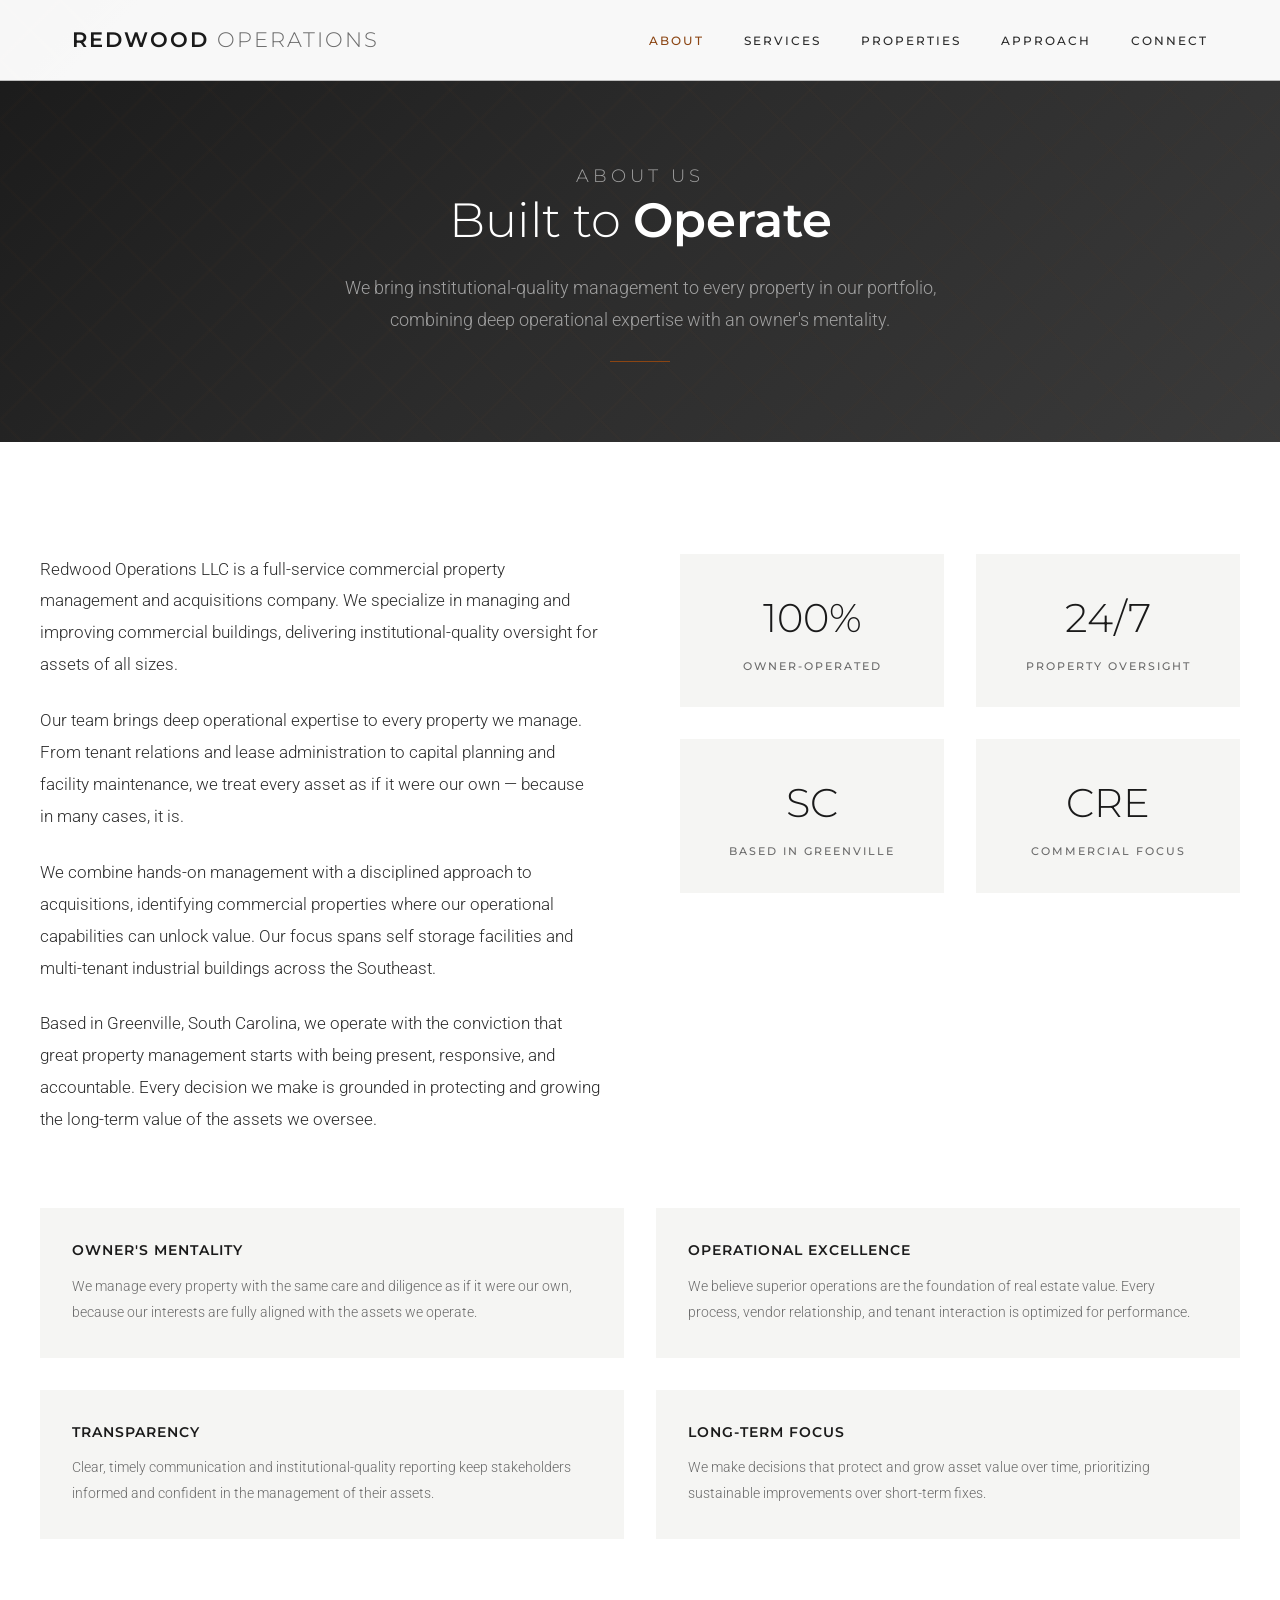
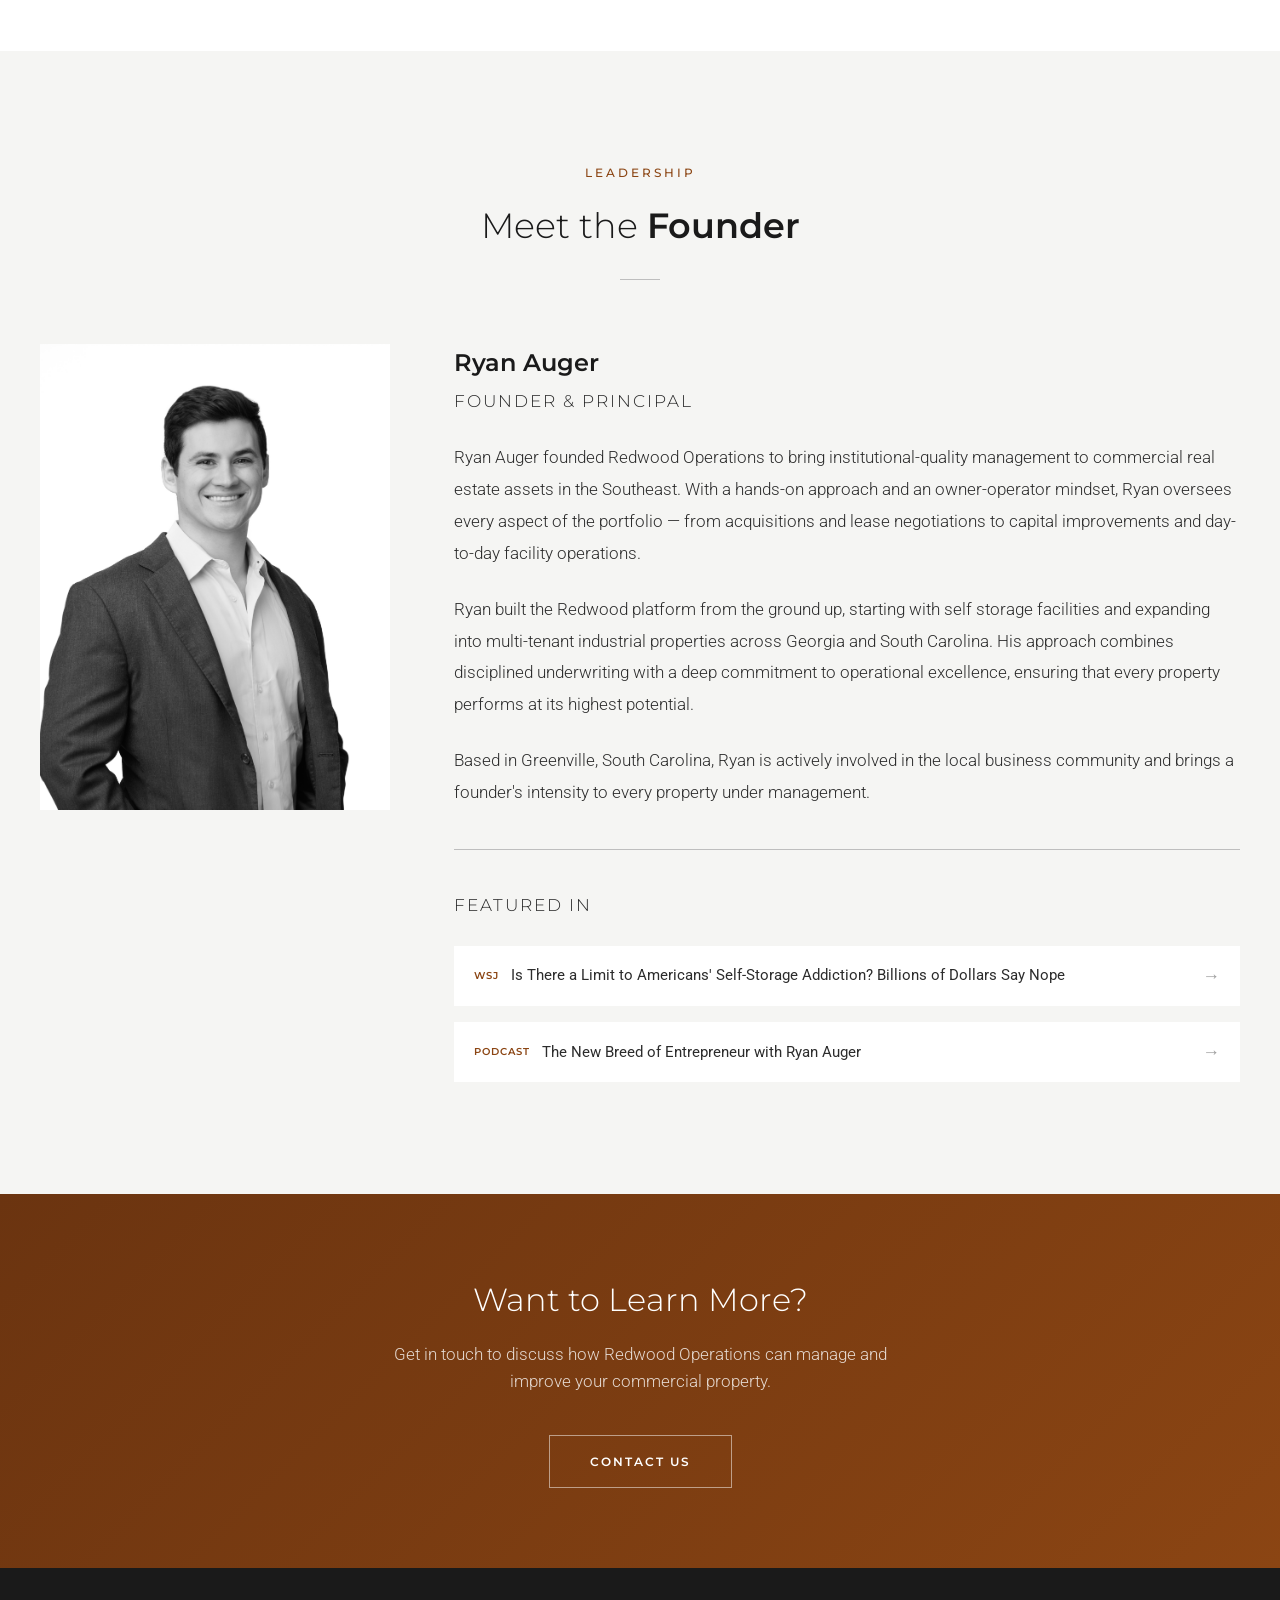
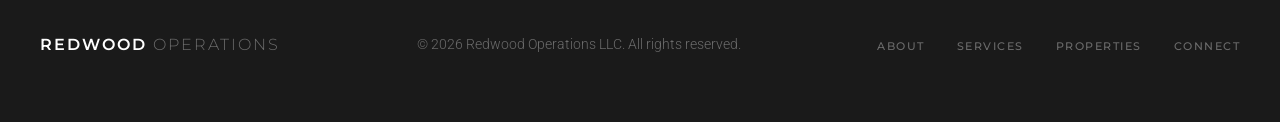
==== about.html @ e21bac78 "Initial commit: Redwood Operations website Static site for redwoodoperations.com — company pages, pr" ====
<!DOCTYPE html>
<html lang="en">
<head>
  <meta charset="UTF-8">
  <meta name="viewport" content="width=device-width, initial-scale=1.0">
  <title>About | Redwood Operations</title>
  <meta name="description" content="Learn about Redwood Operations LLC — a full-service commercial property management and acquisitions company based in Greenville, SC.">
  <link rel="shortcut icon" type="image/x-icon" href="favicon.ico">
  <link rel="apple-touch-icon" href="apple-touch-icon.png">
  <link rel="preconnect" href="https://fonts.googleapis.com">
  <link rel="preconnect" href="https://fonts.gstatic.com" crossorigin>
  <link href="https://fonts.googleapis.com/css2?family=Montserrat:wght@300;400;500;600;700&family=Roboto:wght@300;400;500;700&display=swap" rel="stylesheet">
  <link rel="stylesheet" href="styles.css">
</head>
<body>

  <!-- Navigation -->
  <nav class="nav" id="nav">
    <div class="nav-inner">
      <a href="index.html" class="logo">Redwood <span>Operations</span></a>
      <ul class="nav-links" id="navLinks">
        <li><a href="about.html" class="active">About</a></li>
        <li><a href="services.html">Services</a></li>
        <li><a href="properties.html">Properties</a></li>
        <li><a href="approach.html">Approach</a></li>
        <li><a href="connect.html">Connect</a></li>
      </ul>
      <button class="mobile-toggle" id="mobileToggle" aria-label="Toggle navigation">
        <span></span>
        <span></span>
        <span></span>
      </button>
    </div>
  </nav>

  <!-- Page Hero -->
  <section class="page-hero">
    <div class="page-hero-content">
      <p class="page-hero-label">About Us</p>
      <h1>Built to <strong>Operate</strong></h1>
      <p>We bring institutional-quality management to every property in our portfolio, combining deep operational expertise with an owner's mentality.</p>
      <div class="page-hero-divider"></div>
    </div>
  </section>

  <!-- About Detail -->
  <section class="section about">
    <div class="section-inner">
      <div class="about-detail-grid">
        <div class="about-detail-text">
          <p>Redwood Operations LLC is a full-service commercial property management and acquisitions company. We specialize in managing and improving commercial buildings, delivering institutional-quality oversight for assets of all sizes.</p>
          <p>Our team brings deep operational expertise to every property we manage. From tenant relations and lease administration to capital planning and facility maintenance, we treat every asset as if it were our own — because in many cases, it is.</p>
          <p>We combine hands-on management with a disciplined approach to acquisitions, identifying commercial properties where our operational capabilities can unlock value. Our focus spans self storage facilities and multi-tenant industrial buildings across the Southeast.</p>
          <p>Based in Greenville, South Carolina, we operate with the conviction that great property management starts with being present, responsive, and accountable. Every decision we make is grounded in protecting and growing the long-term value of the assets we oversee.</p>
        </div>
        <div class="about-stats">
          <div class="stat">
            <div class="stat-number">100%</div>
            <div class="stat-label">Owner-Operated</div>
          </div>
          <div class="stat">
            <div class="stat-number">24/7</div>
            <div class="stat-label">Property Oversight</div>
          </div>
          <div class="stat">
            <div class="stat-number">SC</div>
            <div class="stat-label">Based in Greenville</div>
          </div>
          <div class="stat">
            <div class="stat-number">CRE</div>
            <div class="stat-label">Commercial Focus</div>
          </div>
        </div>
      </div>

      <div class="about-values">
        <div class="value-card">
          <h3>Owner's Mentality</h3>
          <p>We manage every property with the same care and diligence as if it were our own, because our interests are fully aligned with the assets we operate.</p>
        </div>
        <div class="value-card">
          <h3>Operational Excellence</h3>
          <p>We believe superior operations are the foundation of real estate value. Every process, vendor relationship, and tenant interaction is optimized for performance.</p>
        </div>
        <div class="value-card">
          <h3>Transparency</h3>
          <p>Clear, timely communication and institutional-quality reporting keep stakeholders informed and confident in the management of their assets.</p>
        </div>
        <div class="value-card">
          <h3>Long-Term Focus</h3>
          <p>We make decisions that protect and grow asset value over time, prioritizing sustainable improvements over short-term fixes.</p>
        </div>
      </div>
    </div>
  </section>

  <!-- Founder -->
  <section class="section founder-section">
    <div class="section-inner">
      <div class="section-header">
        <p class="section-label">Leadership</p>
        <h2 class="section-title">Meet the <strong>Founder</strong></h2>
        <div class="section-divider"></div>
      </div>
      <div class="founder-grid">
        <img src="images/ryan-auger.jpg" alt="Ryan Auger, Founder of Redwood Operations" class="founder-photo">
        <div class="founder-text">
          <h3>Ryan Auger</h3>
          <p class="founder-role">Founder & Principal</p>
          <p>Ryan Auger founded Redwood Operations to bring institutional-quality management to commercial real estate assets in the Southeast. With a hands-on approach and an owner-operator mindset, Ryan oversees every aspect of the portfolio — from acquisitions and lease negotiations to capital improvements and day-to-day facility operations.</p>
          <p>Ryan built the Redwood platform from the ground up, starting with self storage facilities and expanding into multi-tenant industrial properties across Georgia and South Carolina. His approach combines disciplined underwriting with a deep commitment to operational excellence, ensuring that every property performs at its highest potential.</p>
          <p>Based in Greenville, South Carolina, Ryan is actively involved in the local business community and brings a founder's intensity to every property under management.</p>

          <div class="press-section">
            <p class="press-label">Featured In</p>
            <ul class="press-list">
              <li>
                <a href="https://www.wsj.com/articles/self-storage-addiction-investors-80e0a14b" target="_blank" rel="noopener" class="press-link">
                  <span class="press-link-source">WSJ</span>
                  <span class="press-link-title">Is There a Limit to Americans' Self-Storage Addiction? Billions of Dollars Say Nope</span>
                  <span class="press-link-arrow">&rarr;</span>
                </a>
              </li>
              <li>
                <a href="https://tonalaw.com/podcast/018/" target="_blank" rel="noopener" class="press-link">
                  <span class="press-link-source">Podcast</span>
                  <span class="press-link-title">The New Breed of Entrepreneur with Ryan Auger</span>
                  <span class="press-link-arrow">&rarr;</span>
                </a>
              </li>
            </ul>
          </div>
        </div>
      </div>
    </div>
  </section>

  <!-- CTA Banner -->
  <section class="cta-banner">
    <h2>Want to Learn More?</h2>
    <p>Get in touch to discuss how Redwood Operations can manage and improve your commercial property.</p>
    <a href="connect.html" class="btn btn-outline">Contact Us</a>
  </section>

  <!-- Footer -->
  <footer class="footer">
    <div class="footer-inner">
      <a href="index.html" class="footer-logo">Redwood <span>Operations</span></a>
      <p class="footer-text">&copy; 2026 Redwood Operations LLC. All rights reserved.</p>
      <ul class="footer-links">
        <li><a href="about.html">About</a></li>
        <li><a href="services.html">Services</a></li>
        <li><a href="properties.html">Properties</a></li>
        <li><a href="connect.html">Connect</a></li>
      </ul>
    </div>
  </footer>

  <script>
    const nav = document.getElementById('nav');
    window.addEventListener('scroll', () => {
      nav.classList.toggle('scrolled', window.scrollY > 50);
    });

    const mobileToggle = document.getElementById('mobileToggle');
    const navLinks = document.getElementById('navLinks');
    mobileToggle.addEventListener('click', () => {
      navLinks.classList.toggle('active');
    });

    navLinks.querySelectorAll('a').forEach(link => {
      link.addEventListener('click', () => {
        navLinks.classList.remove('active');
      });
    });
  </script>
</body>
</html>
---- styles.css ----
*, *::before, *::after {
  margin: 0;
  padding: 0;
  box-sizing: border-box;
}

:root {
  --color-dark: #1a1a1a;
  --color-body: #2c2c2c;
  --color-mid: #6b6b6b;
  --color-light: #a0a0a0;
  --color-border: #bebebe;
  --color-bg-light: #f5f5f3;
  --color-white: #ffffff;
  --color-accent: #8b4513;
  --color-accent-dark: #6b3410;
  --font-heading: 'Montserrat', sans-serif;
  --font-body: 'Roboto', sans-serif;
}

html {
  scroll-behavior: smooth;
}

body {
  font-family: var(--font-body);
  color: var(--color-body);
  line-height: 1.6;
  -webkit-font-smoothing: antialiased;
}

/* Navigation */
.nav {
  position: fixed;
  top: 0;
  left: 0;
  right: 0;
  z-index: 100;
  background: rgba(255, 255, 255, 0.97);
  border-bottom: 1px solid var(--color-border);
  transition: box-shadow 0.3s ease;
}

.nav.scrolled {
  box-shadow: 0 2px 20px rgba(0, 0, 0, 0.08);
}

.nav-inner {
  max-width: 1200px;
  margin: 0 auto;
  padding: 0 2rem;
  display: flex;
  align-items: center;
  justify-content: space-between;
  height: 80px;
}

.logo {
  font-family: var(--font-heading);
  font-size: 1.3rem;
  font-weight: 600;
  letter-spacing: 2px;
  color: var(--color-dark);
  text-decoration: none;
  text-transform: uppercase;
}

.logo span {
  font-weight: 300;
  color: var(--color-mid);
}

.nav-links {
  display: flex;
  align-items: center;
  gap: 2.5rem;
  list-style: none;
}

.nav-links a {
  font-family: var(--font-heading);
  font-size: 0.75rem;
  font-weight: 500;
  letter-spacing: 2px;
  text-transform: uppercase;
  color: var(--color-body);
  text-decoration: none;
  transition: color 0.3s ease;
}

.nav-links a:hover,
.nav-links a.active {
  color: var(--color-accent);
}

.mobile-toggle {
  display: none;
  background: none;
  border: none;
  cursor: pointer;
  padding: 0.5rem;
}

.mobile-toggle span {
  display: block;
  width: 24px;
  height: 2px;
  background: var(--color-dark);
  margin: 5px 0;
  transition: all 0.3s ease;
}

/* Hero */
.hero {
  position: relative;
  min-height: 100vh;
  display: flex;
  align-items: center;
  justify-content: center;
  background: linear-gradient(135deg, #1a1a1a 0%, #2c2c2c 50%, #3a3a3a 100%);
  overflow: hidden;
}

.hero::before {
  content: '';
  position: absolute;
  top: 0;
  left: 0;
  right: 0;
  bottom: 0;
  background:
    linear-gradient(45deg, transparent 48%, rgba(139, 69, 19, 0.03) 49%, rgba(139, 69, 19, 0.03) 51%, transparent 52%),
    linear-gradient(-45deg, transparent 48%, rgba(139, 69, 19, 0.03) 49%, rgba(139, 69, 19, 0.03) 51%, transparent 52%);
  background-size: 60px 60px;
}

.hero-content {
  position: relative;
  text-align: center;
  padding: 2rem;
  max-width: 900px;
}

.hero-tagline {
  font-family: var(--font-heading);
  font-size: 0.85rem;
  font-weight: 500;
  letter-spacing: 4px;
  text-transform: uppercase;
  color: var(--color-accent);
  margin-bottom: 2rem;
}

.hero h1 {
  font-family: var(--font-heading);
  font-size: 3.5rem;
  font-weight: 300;
  color: var(--color-white);
  line-height: 1.2;
  margin-bottom: 1.5rem;
  letter-spacing: -0.5px;
}

.hero h1 strong {
  font-weight: 600;
}

.hero-sub {
  font-family: var(--font-body);
  font-size: 1.15rem;
  font-weight: 300;
  color: var(--color-light);
  max-width: 600px;
  margin: 0 auto 3rem;
  line-height: 1.8;
}

.hero-divider {
  width: 60px;
  height: 1px;
  background: var(--color-accent);
  margin: 0 auto 3rem;
}

/* Page Hero (subpages) */
.page-hero {
  position: relative;
  padding: 10rem 2rem 5rem;
  background: linear-gradient(135deg, #1a1a1a 0%, #2c2c2c 50%, #3a3a3a 100%);
  text-align: center;
  overflow: hidden;
}

.page-hero::before {
  content: '';
  position: absolute;
  top: 0;
  left: 0;
  right: 0;
  bottom: 0;
  background:
    linear-gradient(45deg, transparent 48%, rgba(139, 69, 19, 0.03) 49%, rgba(139, 69, 19, 0.03) 51%, transparent 52%),
    linear-gradient(-45deg, transparent 48%, rgba(139, 69, 19, 0.03) 49%, rgba(139, 69, 19, 0.03) 51%, transparent 52%);
  background-size: 60px 60px;
}

.page-hero-content {
  position: relative;
  max-width: 800px;
  margin: 0 auto;
}

.page-hero-label {
  font-family: var(--font-heading);
  font-size: 0.75rem;
  font-weight: 500;
  letter-spacing: 4px;
  text-transform: uppercase;
  color: var(--color-accent);
  margin-bottom: 1.5rem;
}

.page-hero h1 {
  font-family: var(--font-heading);
  font-size: 3rem;
  font-weight: 300;
  color: var(--color-white);
  line-height: 1.2;
  margin-bottom: 1.5rem;
}

.page-hero h1 strong {
  font-weight: 600;
}

.page-hero p {
  font-size: 1.1rem;
  font-weight: 300;
  color: var(--color-light);
  line-height: 1.8;
  max-width: 600px;
  margin: 0 auto;
}

.page-hero-divider {
  width: 60px;
  height: 1px;
  background: var(--color-accent);
  margin: 1.5rem auto 0;
}

/* Buttons */
.btn-group {
  display: flex;
  gap: 1.5rem;
  justify-content: center;
  flex-wrap: wrap;
}

.btn {
  font-family: var(--font-heading);
  font-size: 0.75rem;
  font-weight: 600;
  letter-spacing: 2px;
  text-transform: uppercase;
  padding: 1rem 2.5rem;
  text-decoration: none;
  transition: all 0.3s ease;
  cursor: pointer;
  border: none;
  display: inline-block;
}

.btn-primary {
  background: var(--color-accent);
  color: var(--color-white);
}

.btn-primary:hover {
  background: var(--color-accent-dark);
}

.btn-outline {
  background: transparent;
  color: var(--color-white);
  border: 1px solid rgba(255, 255, 255, 0.3);
}

.btn-outline:hover {
  border-color: var(--color-white);
}

.btn-outline-dark {
  background: transparent;
  color: var(--color-body);
  border: 1px solid var(--color-border);
}

.btn-outline-dark:hover {
  border-color: var(--color-accent);
  color: var(--color-accent);
}

/* Sections */
.section {
  padding: 7rem 2rem;
}

.section-inner {
  max-width: 1200px;
  margin: 0 auto;
}

.section-header {
  text-align: center;
  margin-bottom: 4rem;
}

.section-label {
  font-family: var(--font-heading);
  font-size: 0.75rem;
  font-weight: 500;
  letter-spacing: 3px;
  text-transform: uppercase;
  color: var(--color-accent);
  margin-bottom: 1rem;
}

.section-title {
  font-family: var(--font-heading);
  font-size: 2.2rem;
  font-weight: 300;
  color: var(--color-dark);
  margin-bottom: 1rem;
}

.section-title strong {
  font-weight: 600;
}

.section-divider {
  width: 40px;
  height: 1px;
  background: var(--color-border);
  margin: 1.5rem auto 0;
}

/* About */
.about {
  background: var(--color-white);
}

.about-grid {
  display: grid;
  grid-template-columns: 1fr 1fr;
  gap: 5rem;
  align-items: center;
}

.about-text p {
  font-size: 1.05rem;
  font-weight: 300;
  color: var(--color-body);
  line-height: 1.9;
  margin-bottom: 1.5rem;
}

.about-stats {
  display: grid;
  grid-template-columns: 1fr 1fr;
  gap: 2rem;
}

.stat {
  padding: 2rem;
  background: var(--color-bg-light);
  text-align: center;
}

.stat-number {
  font-family: var(--font-heading);
  font-size: 2.5rem;
  font-weight: 300;
  color: var(--color-dark);
  margin-bottom: 0.5rem;
}

.stat-label {
  font-family: var(--font-heading);
  font-size: 0.7rem;
  font-weight: 500;
  letter-spacing: 2px;
  text-transform: uppercase;
  color: var(--color-mid);
}

/* Founder */
.founder-section {
  background: var(--color-bg-light);
}

.founder-grid {
  display: grid;
  grid-template-columns: 350px 1fr;
  gap: 4rem;
  align-items: start;
}

.founder-photo {
  width: 100%;
  aspect-ratio: 3 / 4;
  object-fit: cover;
  display: block;
}

.founder-text h3 {
  font-family: var(--font-heading);
  font-size: 1.5rem;
  font-weight: 600;
  color: var(--color-dark);
  margin-bottom: 0.25rem;
}

.founder-role {
  font-family: var(--font-heading);
  font-size: 0.75rem;
  font-weight: 500;
  letter-spacing: 2px;
  text-transform: uppercase;
  color: var(--color-accent);
  margin-bottom: 2rem;
}

.founder-text p {
  font-size: 1.05rem;
  font-weight: 300;
  color: var(--color-body);
  line-height: 1.9;
  margin-bottom: 1.5rem;
}

.press-section {
  margin-top: 2.5rem;
  padding-top: 2.5rem;
  border-top: 1px solid var(--color-border);
}

.press-label {
  font-family: var(--font-heading);
  font-size: 0.7rem;
  font-weight: 600;
  letter-spacing: 2px;
  text-transform: uppercase;
  color: var(--color-dark);
  margin-bottom: 1.25rem;
}

.press-list {
  list-style: none;
  display: flex;
  flex-direction: column;
  gap: 1rem;
}

.press-link {
  display: flex;
  align-items: center;
  gap: 0.75rem;
  text-decoration: none;
  padding: 1rem 1.25rem;
  background: var(--color-white);
  transition: transform 0.2s ease, box-shadow 0.2s ease;
}

.press-link:hover {
  transform: translateX(4px);
  box-shadow: 0 4px 20px rgba(0, 0, 0, 0.06);
}

.press-link-source {
  font-family: var(--font-heading);
  font-size: 0.65rem;
  font-weight: 600;
  letter-spacing: 1px;
  text-transform: uppercase;
  color: var(--color-accent);
  white-space: nowrap;
}

.press-link-title {
  font-size: 0.95rem;
  font-weight: 400;
  color: var(--color-body);
  line-height: 1.4;
}

.press-link-arrow {
  margin-left: auto;
  font-size: 1.1rem;
  color: var(--color-light);
  flex-shrink: 0;
}

/* Contact Simple */
.contact-simple {
  text-align: center;
  max-width: 600px;
  margin: 0 auto;
}

.contact-simple h3 {
  font-family: var(--font-heading);
  font-size: 1.2rem;
  font-weight: 600;
  color: var(--color-dark);
  margin-bottom: 1.5rem;
}

.contact-simple p {
  font-size: 1.05rem;
  font-weight: 300;
  color: var(--color-mid);
  line-height: 1.9;
  margin-bottom: 2.5rem;
}

.contact-email-link {
  display: inline-flex;
  align-items: center;
  gap: 0.75rem;
  text-decoration: none;
  font-family: var(--font-heading);
  font-size: 1.3rem;
  font-weight: 500;
  color: var(--color-accent);
  letter-spacing: 0.5px;
  transition: color 0.3s ease;
}

.contact-email-link:hover {
  color: var(--color-accent-dark);
}

.contact-email-link svg {
  width: 28px;
  height: 28px;
  stroke: currentColor;
  fill: none;
  stroke-width: 1.5;
}

.contact-location {
  margin-top: 2rem;
  font-size: 0.95rem;
  font-weight: 300;
  color: var(--color-light);
}

@media (max-width: 768px) {
  .founder-grid {
    grid-template-columns: 1fr;
    gap: 2.5rem;
  }

  .founder-photo {
    max-width: 300px;
    margin: 0 auto;
  }
}

/* Services */
.services {
  background: var(--color-bg-light);
}

.services-grid {
  display: grid;
  grid-template-columns: repeat(3, 1fr);
  gap: 2rem;
}

.service-card {
  background: var(--color-white);
  padding: 3rem 2.5rem;
  transition: transform 0.3s ease, box-shadow 0.3s ease;
}

.service-card:hover {
  transform: translateY(-4px);
  box-shadow: 0 10px 40px rgba(0, 0, 0, 0.06);
}

.service-icon {
  width: 48px;
  height: 48px;
  margin-bottom: 1.5rem;
}

.service-icon svg {
  width: 100%;
  height: 100%;
  stroke: var(--color-accent);
  fill: none;
  stroke-width: 1.5;
}

.service-card h3 {
  font-family: var(--font-heading);
  font-size: 1rem;
  font-weight: 600;
  color: var(--color-dark);
  margin-bottom: 1rem;
  letter-spacing: 0.5px;
}

.service-card p {
  font-size: 0.95rem;
  font-weight: 300;
  color: var(--color-mid);
  line-height: 1.8;
}

/* Properties */
.properties {
  background: var(--color-white);
}

.properties-grid {
  display: grid;
  grid-template-columns: repeat(3, 1fr);
  gap: 2rem;
}

.property-card {
  background: var(--color-bg-light);
  overflow: hidden;
  transition: transform 0.3s ease, box-shadow 0.3s ease;
}

.property-card:hover {
  transform: translateY(-4px);
  box-shadow: 0 10px 40px rgba(0, 0, 0, 0.08);
}

.property-card-img {
  width: 100%;
  height: 220px;
  object-fit: cover;
  display: block;
}

.property-card-body {
  padding: 2rem;
}

.property-tag {
  display: inline-block;
  font-family: var(--font-heading);
  font-size: 0.65rem;
  font-weight: 600;
  letter-spacing: 1.5px;
  text-transform: uppercase;
  color: var(--color-accent);
  background: rgba(139, 69, 19, 0.08);
  padding: 0.35rem 0.75rem;
  margin-bottom: 1rem;
}

.property-card h3 {
  font-family: var(--font-heading);
  font-size: 1.05rem;
  font-weight: 600;
  color: var(--color-dark);
  margin-bottom: 0.75rem;
  letter-spacing: 0.5px;
}

.property-meta {
  display: flex;
  flex-direction: column;
  gap: 0.5rem;
  margin-bottom: 1rem;
}

.property-meta-item {
  display: flex;
  align-items: center;
  gap: 0.5rem;
  font-size: 0.85rem;
  font-weight: 300;
  color: var(--color-mid);
}

.property-meta-item svg {
  width: 16px;
  height: 16px;
  stroke: var(--color-accent);
  fill: none;
  stroke-width: 1.5;
  flex-shrink: 0;
}

.property-card p {
  font-size: 0.9rem;
  font-weight: 300;
  color: var(--color-mid);
  line-height: 1.8;
}

/* Approach */
.approach {
  background: var(--color-dark);
  color: var(--color-white);
}

.approach .section-title {
  color: var(--color-white);
}

.approach-grid {
  display: grid;
  grid-template-columns: repeat(4, 1fr);
  gap: 2rem;
}

.approach-step {
  text-align: center;
  padding: 2rem 1.5rem;
  position: relative;
}

.step-number {
  font-family: var(--font-heading);
  font-size: 3rem;
  font-weight: 200;
  color: rgba(139, 69, 19, 0.5);
  margin-bottom: 1rem;
}

.approach-step h3 {
  font-family: var(--font-heading);
  font-size: 0.85rem;
  font-weight: 600;
  letter-spacing: 1.5px;
  text-transform: uppercase;
  margin-bottom: 1rem;
}

.approach-step p {
  font-size: 0.9rem;
  font-weight: 300;
  color: var(--color-light);
  line-height: 1.8;
}

/* CTA Banner */
.cta-banner {
  background: linear-gradient(135deg, var(--color-accent-dark) 0%, var(--color-accent) 100%);
  padding: 5rem 2rem;
  text-align: center;
}

.cta-banner h2 {
  font-family: var(--font-heading);
  font-size: 2rem;
  font-weight: 300;
  color: var(--color-white);
  margin-bottom: 1rem;
}

.cta-banner p {
  font-size: 1.05rem;
  font-weight: 300;
  color: rgba(255, 255, 255, 0.8);
  margin-bottom: 2.5rem;
  max-width: 500px;
  margin-left: auto;
  margin-right: auto;
}

.cta-banner .btn-outline {
  border-color: rgba(255, 255, 255, 0.5);
}

.cta-banner .btn-outline:hover {
  border-color: var(--color-white);
  background: rgba(255, 255, 255, 0.1);
}

/* Contact */
.contact {
  background: var(--color-white);
}

.contact-grid {
  display: grid;
  grid-template-columns: 1fr 1fr;
  gap: 5rem;
}

.contact-info h3 {
  font-family: var(--font-heading);
  font-size: 1.2rem;
  font-weight: 600;
  color: var(--color-dark);
  margin-bottom: 1.5rem;
}

.contact-info p {
  font-size: 1rem;
  font-weight: 300;
  color: var(--color-mid);
  line-height: 1.9;
  margin-bottom: 2rem;
}

.contact-detail {
  display: flex;
  align-items: flex-start;
  gap: 1rem;
  margin-bottom: 1.5rem;
}

.contact-detail svg {
  width: 20px;
  height: 20px;
  stroke: var(--color-accent);
  fill: none;
  stroke-width: 1.5;
  flex-shrink: 0;
  margin-top: 2px;
}

.contact-detail-text {
  font-size: 0.95rem;
  color: var(--color-body);
  font-weight: 300;
}

.contact-detail-text strong {
  display: block;
  font-family: var(--font-heading);
  font-size: 0.7rem;
  font-weight: 600;
  letter-spacing: 2px;
  text-transform: uppercase;
  color: var(--color-dark);
  margin-bottom: 0.25rem;
}

.contact-form {
  display: flex;
  flex-direction: column;
  gap: 1.5rem;
}

.form-row {
  display: grid;
  grid-template-columns: 1fr 1fr;
  gap: 1.5rem;
}

.form-group input,
.form-group textarea {
  width: 100%;
  padding: 1rem;
  font-family: var(--font-body);
  font-size: 0.95rem;
  font-weight: 300;
  color: var(--color-body);
  background: var(--color-bg-light);
  border: 1px solid transparent;
  transition: border-color 0.3s ease;
  outline: none;
}

.form-group input:focus,
.form-group textarea:focus {
  border-color: var(--color-accent);
}

.form-group input::placeholder,
.form-group textarea::placeholder {
  color: var(--color-light);
}

.form-group textarea {
  resize: vertical;
  min-height: 150px;
}

.btn-submit {
  align-self: flex-start;
}

/* Homepage Preview Cards */
.preview-grid {
  display: grid;
  grid-template-columns: repeat(3, 1fr);
  gap: 2rem;
}

.preview-card {
  padding: 3rem 2.5rem;
  background: var(--color-white);
  transition: transform 0.3s ease, box-shadow 0.3s ease;
  text-decoration: none;
  display: block;
}

.preview-card:hover {
  transform: translateY(-4px);
  box-shadow: 0 10px 40px rgba(0, 0, 0, 0.06);
}

.preview-card .service-icon {
  margin-bottom: 1.5rem;
}

.preview-card h3 {
  font-family: var(--font-heading);
  font-size: 1rem;
  font-weight: 600;
  color: var(--color-dark);
  margin-bottom: 1rem;
  letter-spacing: 0.5px;
}

.preview-card p {
  font-size: 0.95rem;
  font-weight: 300;
  color: var(--color-mid);
  line-height: 1.8;
  margin-bottom: 1.5rem;
}

.preview-card .card-link {
  font-family: var(--font-heading);
  font-size: 0.7rem;
  font-weight: 600;
  letter-spacing: 2px;
  text-transform: uppercase;
  color: var(--color-accent);
}

/* Homepage Properties Preview */
.property-preview-grid {
  display: grid;
  grid-template-columns: repeat(3, 1fr);
  gap: 2rem;
}

.property-preview-card {
  overflow: hidden;
  background: var(--color-white);
  transition: transform 0.3s ease, box-shadow 0.3s ease;
}

.property-preview-card:hover {
  transform: translateY(-4px);
  box-shadow: 0 10px 40px rgba(0, 0, 0, 0.08);
}

.property-preview-img {
  width: 100%;
  height: 200px;
  object-fit: cover;
  display: block;
}

.property-preview-body {
  padding: 1.5rem;
}

.property-preview-body h3 {
  font-family: var(--font-heading);
  font-size: 0.95rem;
  font-weight: 600;
  color: var(--color-dark);
  margin-bottom: 0.25rem;
}

.property-preview-body p {
  font-size: 0.85rem;
  font-weight: 300;
  color: var(--color-mid);
}

/* About Page Detail */
.about-detail-grid {
  display: grid;
  grid-template-columns: 1fr 1fr;
  gap: 5rem;
  align-items: start;
}

.about-detail-text p {
  font-size: 1.05rem;
  font-weight: 300;
  color: var(--color-body);
  line-height: 1.9;
  margin-bottom: 1.5rem;
}

.about-values {
  display: grid;
  grid-template-columns: 1fr 1fr;
  gap: 2rem;
  margin-top: 3rem;
}

.value-card {
  padding: 2rem;
  background: var(--color-bg-light);
}

.value-card h3 {
  font-family: var(--font-heading);
  font-size: 0.85rem;
  font-weight: 600;
  letter-spacing: 1px;
  text-transform: uppercase;
  color: var(--color-dark);
  margin-bottom: 0.75rem;
}

.value-card p {
  font-size: 0.9rem;
  font-weight: 300;
  color: var(--color-mid);
  line-height: 1.8;
}

/* Footer */
.footer {
  background: var(--color-dark);
  padding: 4rem 2rem;
}

.footer-inner {
  max-width: 1200px;
  margin: 0 auto;
  display: flex;
  justify-content: space-between;
  align-items: center;
}

.footer-logo {
  font-family: var(--font-heading);
  font-size: 1rem;
  font-weight: 600;
  letter-spacing: 2px;
  color: var(--color-white);
  text-transform: uppercase;
  text-decoration: none;
}

.footer-logo span {
  font-weight: 300;
  color: var(--color-mid);
}

.footer-text {
  font-size: 0.85rem;
  font-weight: 300;
  color: var(--color-mid);
}

.footer-links {
  display: flex;
  gap: 2rem;
  list-style: none;
}

.footer-links a {
  font-family: var(--font-heading);
  font-size: 0.7rem;
  font-weight: 500;
  letter-spacing: 1.5px;
  text-transform: uppercase;
  color: var(--color-mid);
  text-decoration: none;
  transition: color 0.3s ease;
}

.footer-links a:hover {
  color: var(--color-white);
}

/* Responsive */
@media (max-width: 1024px) {
  .approach-grid {
    grid-template-columns: repeat(2, 1fr);
  }
}

@media (max-width: 768px) {
  .mobile-toggle {
    display: block;
  }

  .nav-links {
    display: none;
    position: absolute;
    top: 80px;
    left: 0;
    right: 0;
    background: var(--color-white);
    flex-direction: column;
    padding: 2rem;
    border-bottom: 1px solid var(--color-border);
    gap: 1.5rem;
  }

  .nav-links.active {
    display: flex;
  }

  .hero h1 {
    font-size: 2.2rem;
  }

  .hero-sub {
    font-size: 1rem;
  }

  .page-hero h1 {
    font-size: 2rem;
  }

  .about-grid,
  .about-detail-grid,
  .contact-grid {
    grid-template-columns: 1fr;
    gap: 3rem;
  }

  .services-grid,
  .properties-grid,
  .preview-grid,
  .property-preview-grid {
    grid-template-columns: 1fr;
  }

  .approach-grid {
    grid-template-columns: 1fr;
  }

  .about-values {
    grid-template-columns: 1fr;
  }

  .form-row {
    grid-template-columns: 1fr;
  }

  .footer-inner {
    flex-direction: column;
    gap: 1.5rem;
    text-align: center;
  }

  .section {
    padding: 4rem 1.5rem;
  }
}
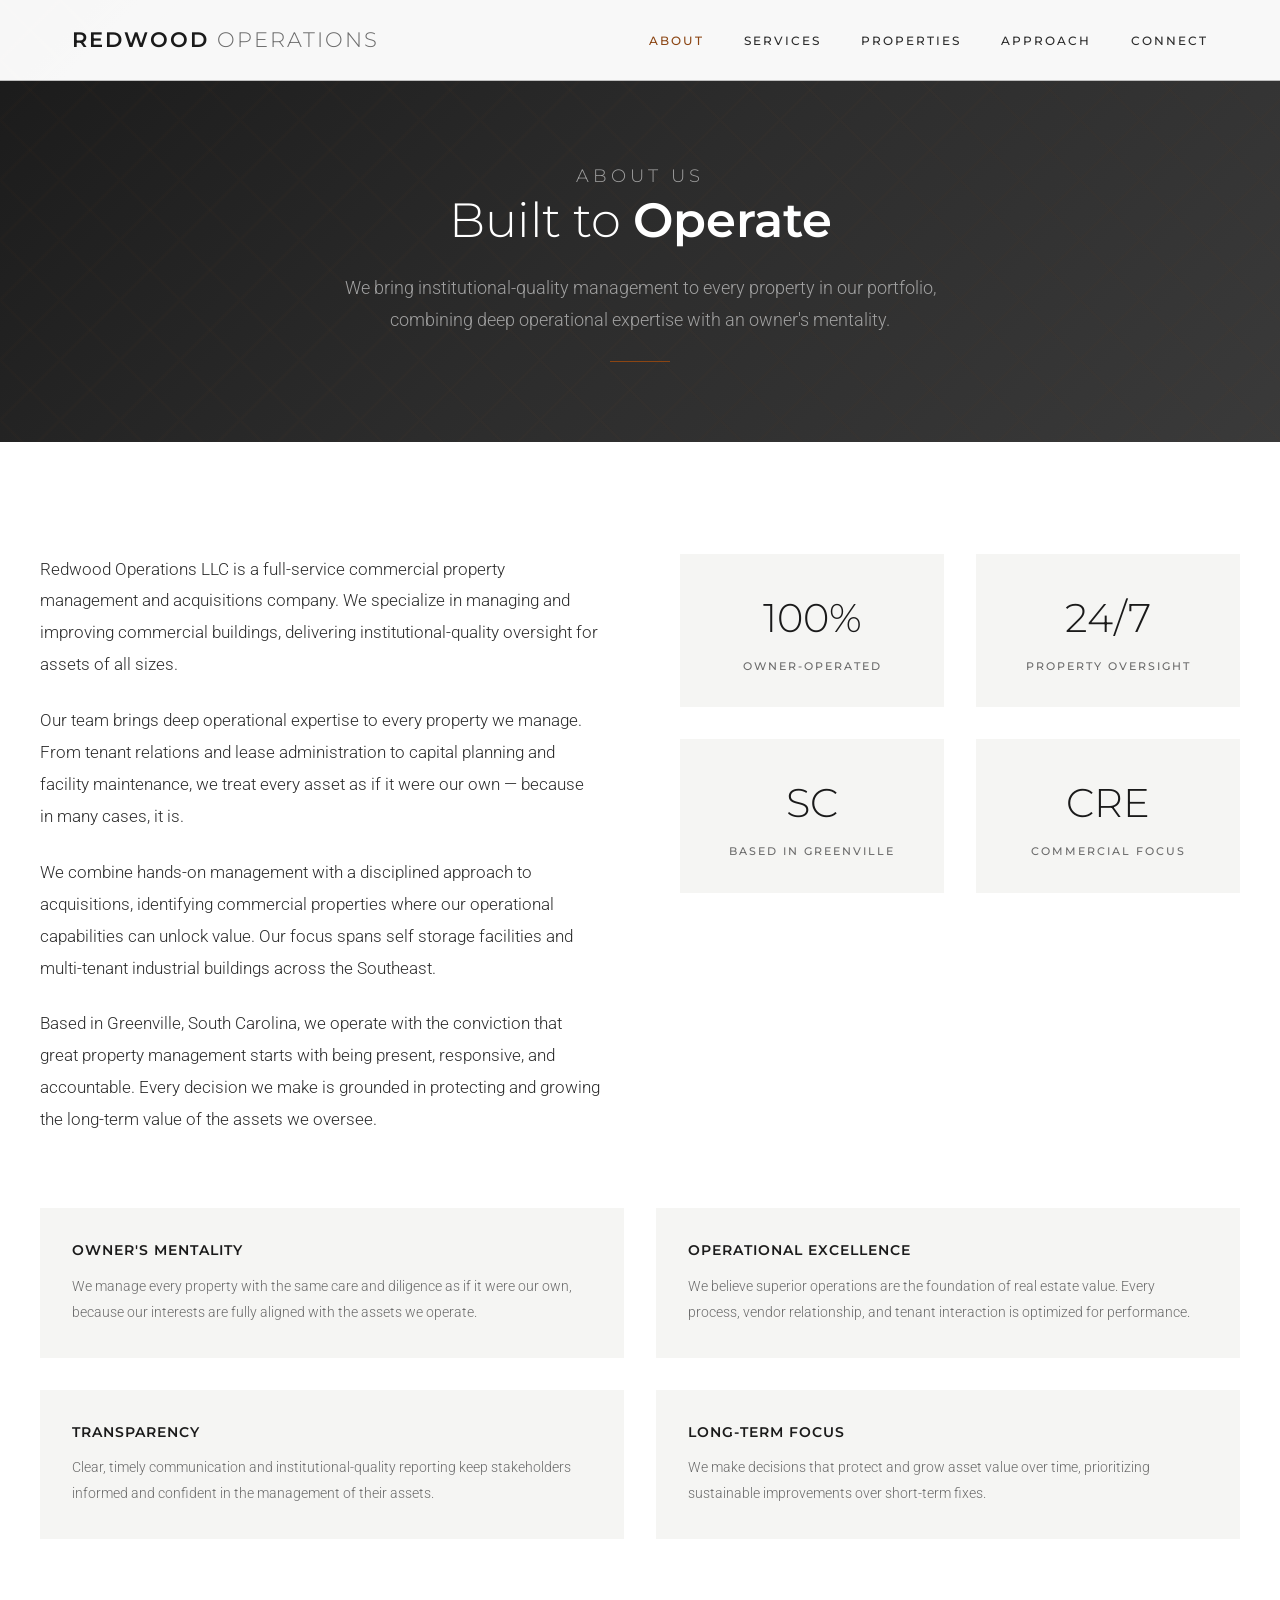
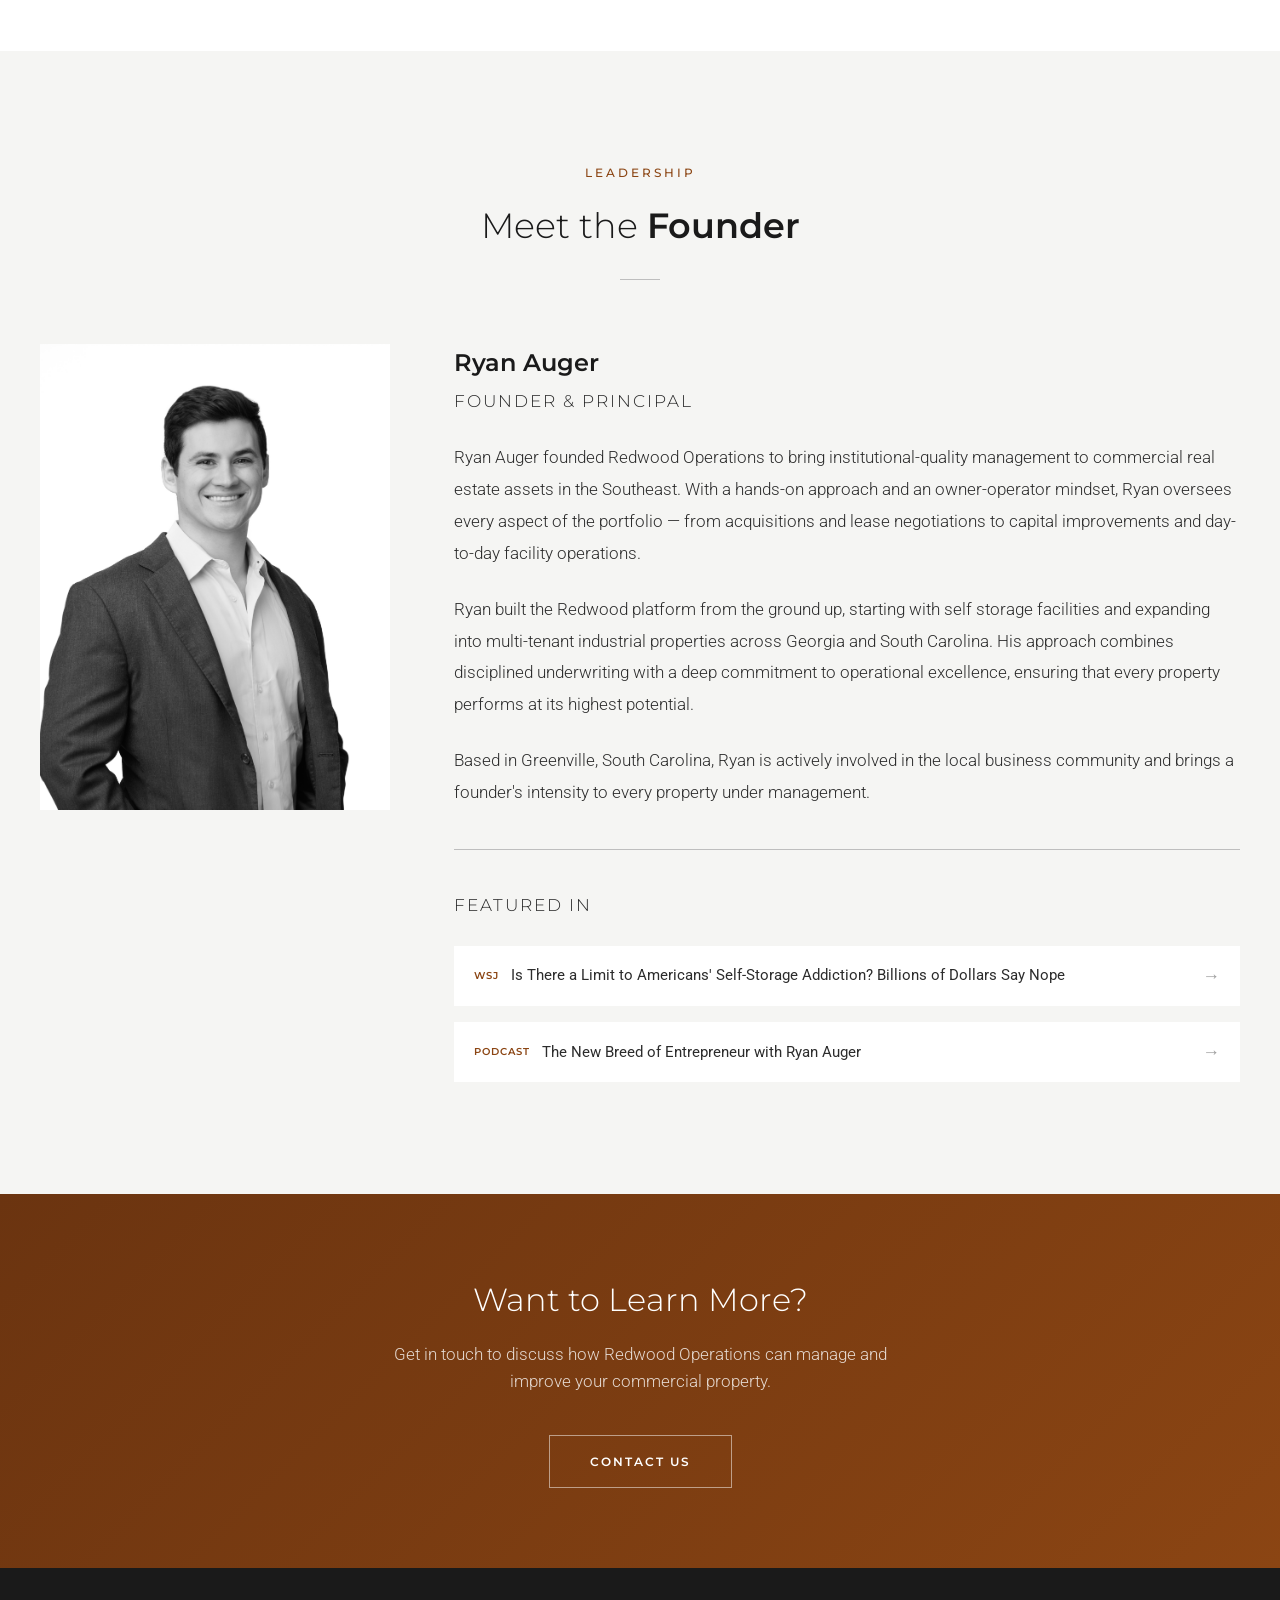
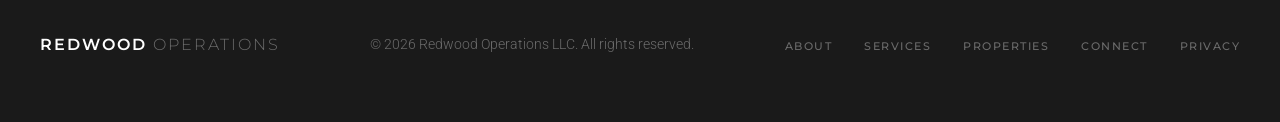
==== commit bcb31b6c: "Privacy policy page, linked from every footer privacy.html covers the website and the team apps (Red" ====
--- a/about.html
+++ b/about.html
@@ -152,6 +152,7 @@
         <li><a href="services.html">Services</a></li>
         <li><a href="properties.html">Properties</a></li>
         <li><a href="connect.html">Connect</a></li>
+        <li><a href="privacy.html">Privacy</a></li>
       </ul>
     </div>
   </footer>
--- a/styles.css
+++ b/styles.css
@@ -1160,6 +1160,12 @@
     text-align: center;
   }
 
+  .footer-links {
+    flex-wrap: wrap;
+    justify-content: center;
+    gap: 0.75rem 1.5rem;
+  }
+
   .section {
     padding: 4rem 1.5rem;
   }
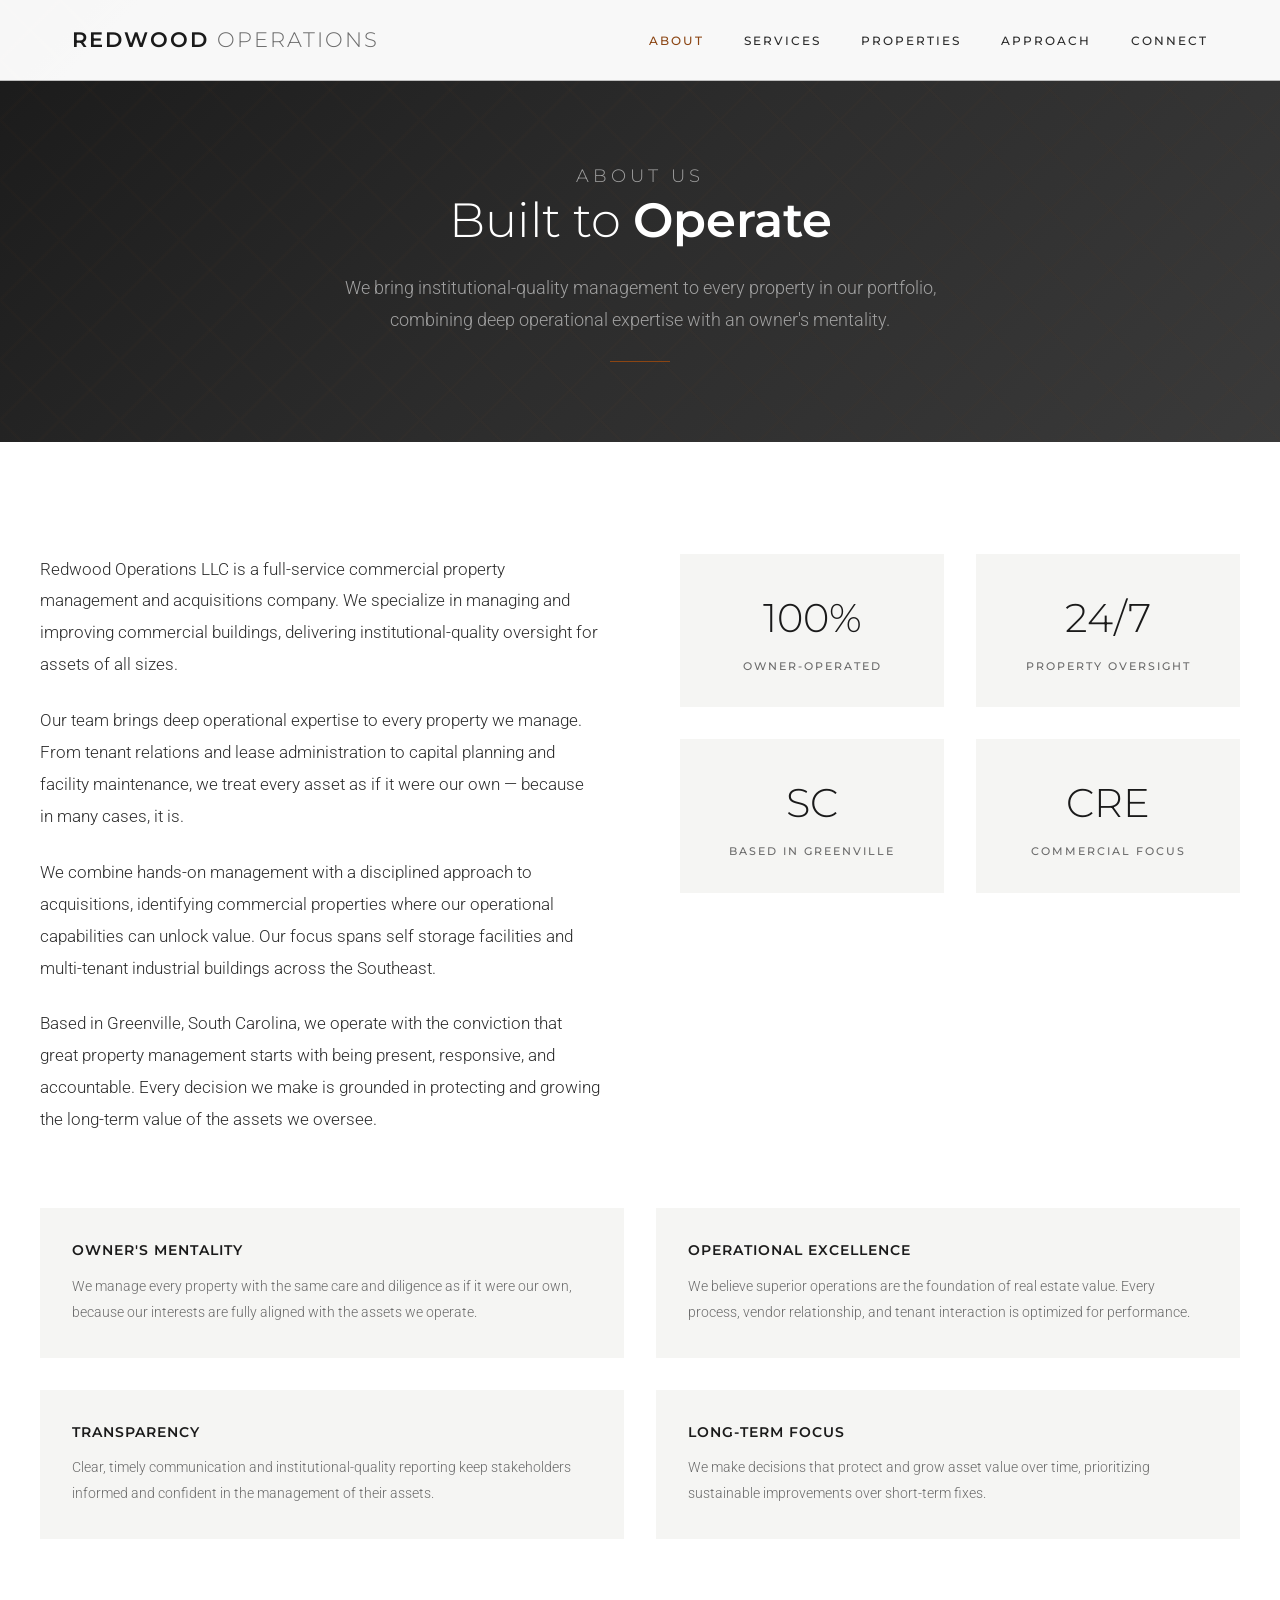
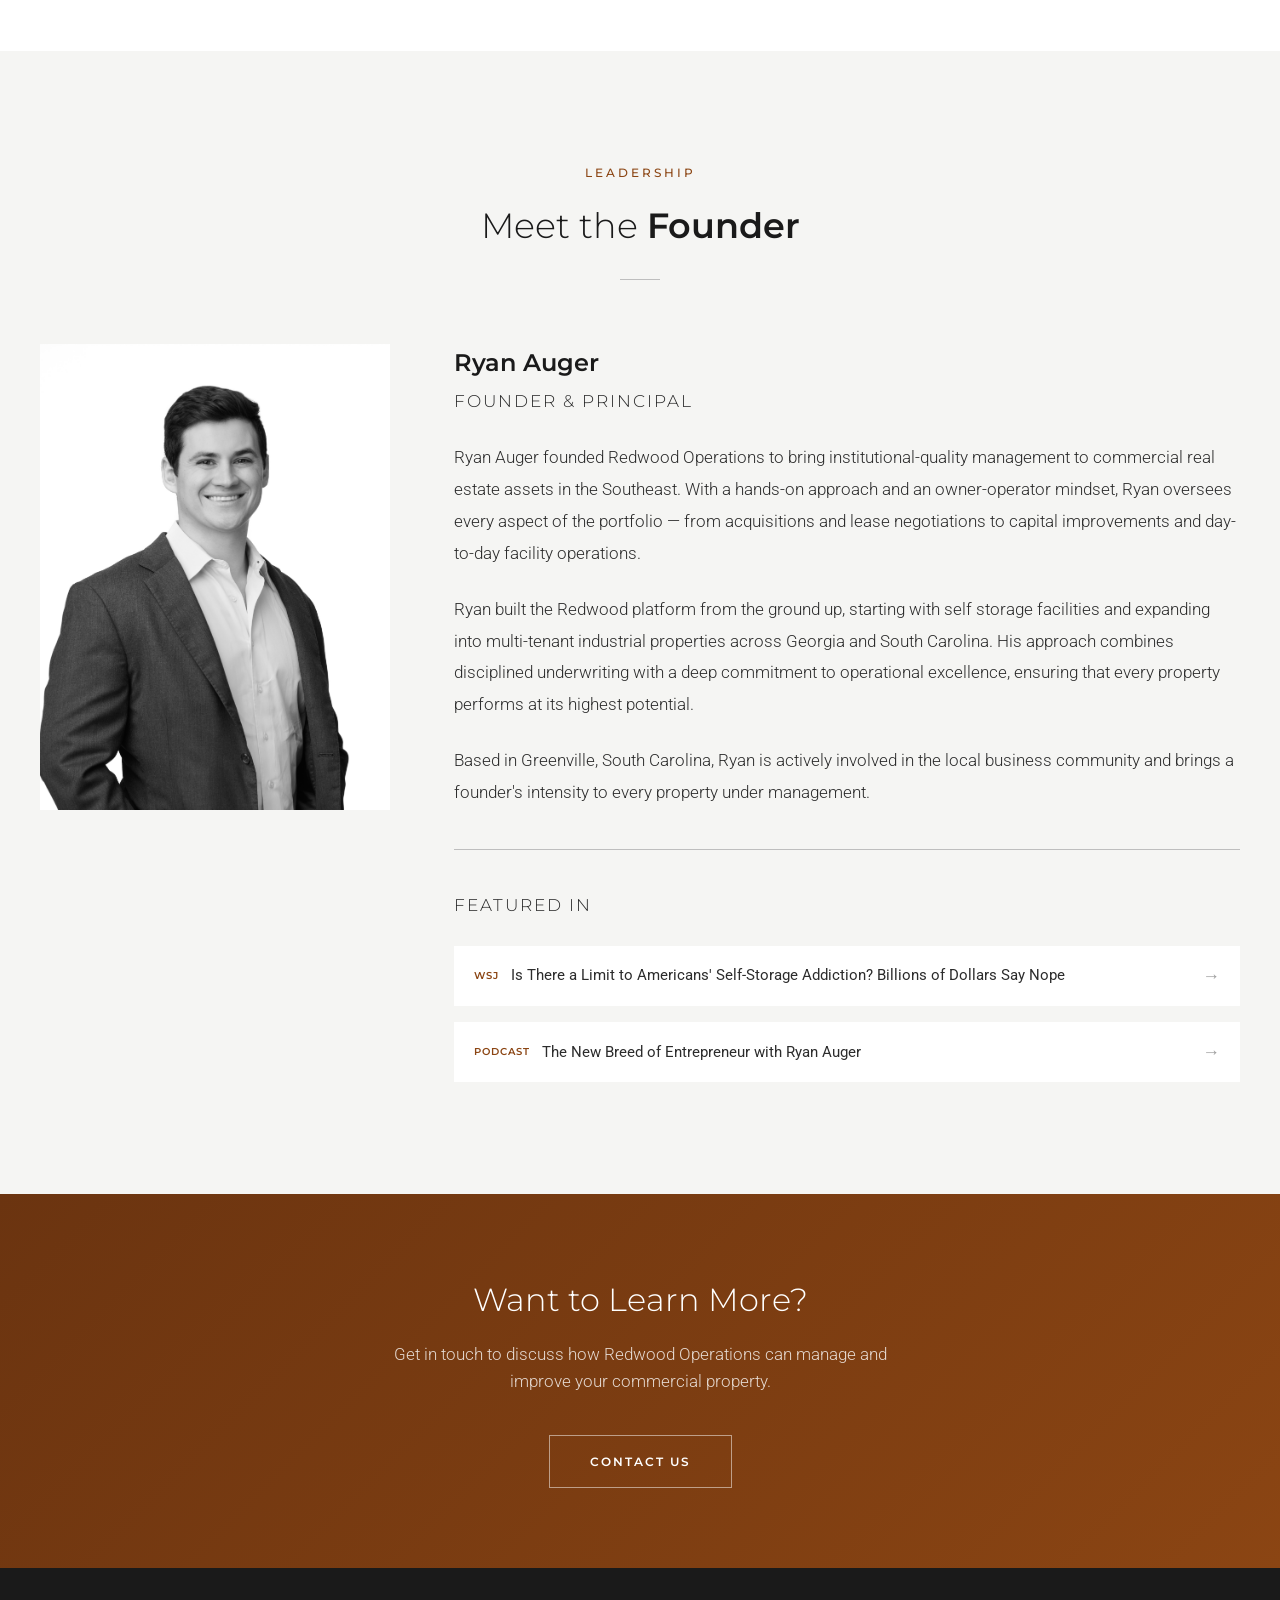
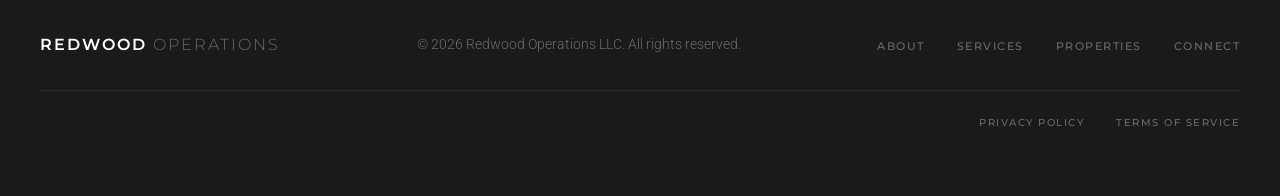
==== commit 72238e85: "Terms of Service page; Privacy Policy and Terms get their own footer row terms.html: who may use the" ====
--- a/about.html
+++ b/about.html
@@ -152,8 +152,11 @@
         <li><a href="services.html">Services</a></li>
         <li><a href="properties.html">Properties</a></li>
         <li><a href="connect.html">Connect</a></li>
-        <li><a href="privacy.html">Privacy</a></li>
       </ul>
+    </div>
+    <div class="footer-legal">
+      <a href="privacy.html">Privacy Policy</a>
+      <a href="terms.html">Terms of Service</a>
     </div>
   </footer>
 
--- a/styles.css
+++ b/styles.css
@@ -1087,6 +1087,48 @@
   color: var(--color-white);
 }
 
+/* Footer legal links (Privacy Policy, Terms of Service) */
+.footer-legal {
+  max-width: 1200px;
+  margin: 2rem auto 0;
+  padding-top: 1.5rem;
+  border-top: 1px solid #2c2c2c;
+  display: flex;
+  justify-content: flex-end;
+  flex-wrap: wrap;
+  gap: 0.5rem 2rem;
+}
+
+.footer-legal a {
+  font-family: var(--font-heading);
+  font-size: 0.65rem;
+  font-weight: 500;
+  letter-spacing: 1.5px;
+  text-transform: uppercase;
+  color: var(--color-mid);
+  text-decoration: none;
+  transition: color 0.3s ease;
+}
+
+.footer-legal a:hover {
+  color: var(--color-white);
+}
+
+/* Legal pages (privacy.html, terms.html) */
+.legal { max-width: 760px; margin: 0 auto; }
+.legal .updated { font-family: var(--font-heading); font-size: 0.75rem; font-weight: 500; letter-spacing: 2px; text-transform: uppercase; color: var(--color-mid); margin-bottom: 2.5rem; }
+.legal h2 { font-family: var(--font-heading); font-size: 1.35rem; font-weight: 600; color: var(--color-dark); margin: 3rem 0 1rem; }
+.legal h3 { font-family: var(--font-heading); font-size: 1.05rem; font-weight: 600; color: var(--color-dark); margin: 2rem 0 0.75rem; }
+.legal p, .legal li { font-size: 1rem; line-height: 1.8; color: var(--color-body); }
+.legal p { margin-bottom: 1rem; }
+.legal ul { list-style: disc; padding-left: 1.25rem; margin-bottom: 1rem; }
+.legal li { margin-bottom: 0.5rem; }
+.legal a { color: var(--color-accent); overflow-wrap: anywhere; }
+.legal a:hover { color: var(--color-accent-dark); }
+.legal code { font-size: 0.85em; background: var(--color-bg-light); padding: 0.1em 0.35em; border-radius: 3px; overflow-wrap: anywhere; }
+.legal .notice { border-left: 2px solid var(--color-accent); background: var(--color-bg-light); padding: 1rem 1.25rem; margin: 1.5rem 0; }
+.legal .notice p { margin: 0; }
+
 /* Responsive */
 @media (max-width: 1024px) {
   .approach-grid {
@@ -1166,6 +1208,10 @@
     gap: 0.75rem 1.5rem;
   }
 
+  .footer-legal {
+    justify-content: center;
+  }
+
   .section {
     padding: 4rem 1.5rem;
   }
